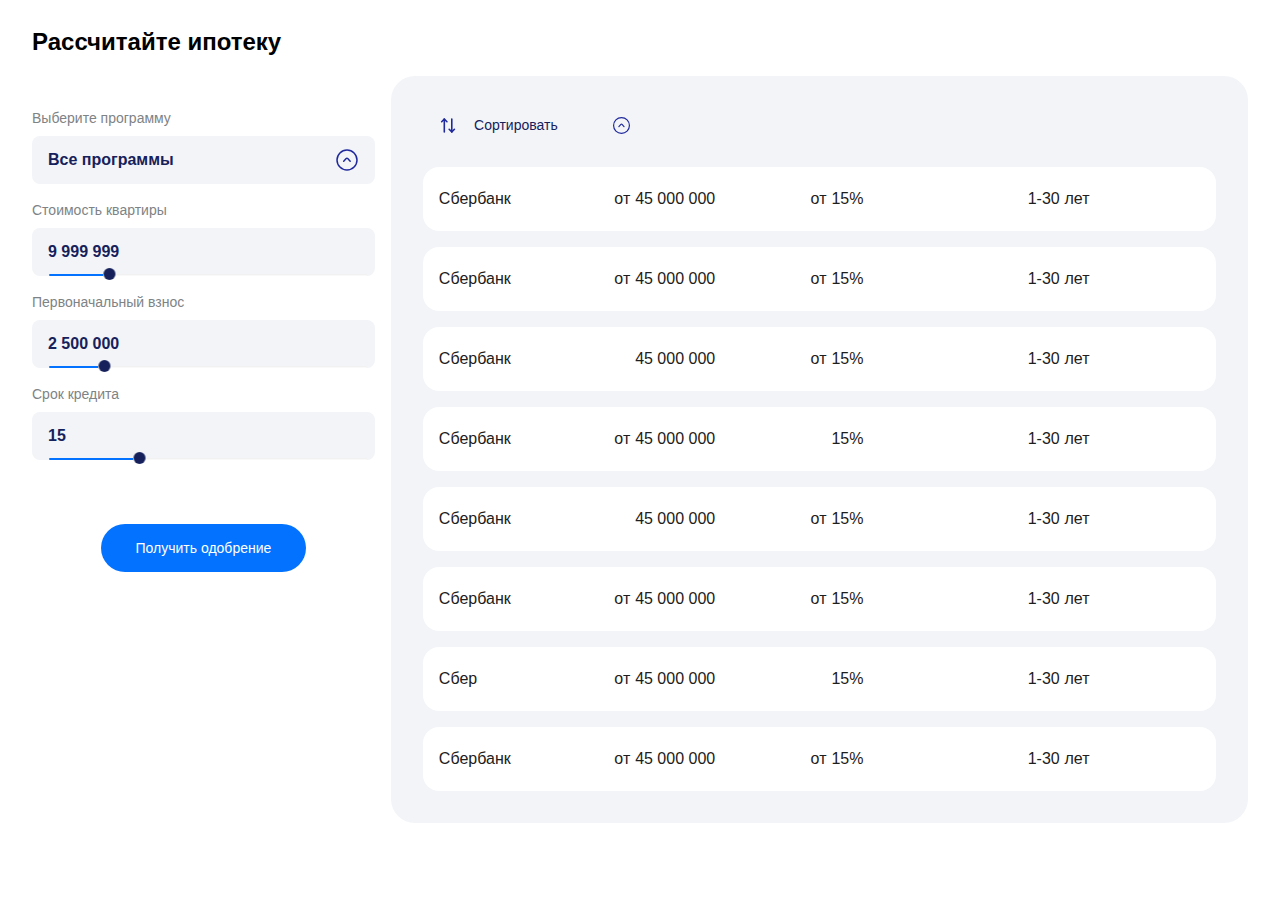
==== calc.html @ 282dc0b9 "init" ====
<!DOCTYPE html>
<html lang="ru">
<head>
    <meta charset="UTF-8">
    <meta name="viewport" content="width=device-width, initial-scale=1, maximum-scale=1, user-scalable=0">
    <title>MSR</title>
    <link rel="icon" type="image/x-icon" href="./favicon.ico">
    <script src="lib/nouislider.min.js"></script>
    <link rel="stylesheet" href="lib/nouislider.min.css">
    <link rel="stylesheet" href="style/calc.css">
</head>
<body>

    <div class="calc">
        <h2>Рассчитайте ипотеку</h2>
        <div class="calc-wrap">
            <div class="calc-input">
                <div class="calc-input-wrap">
                    <div class="calc-programms-wrap">
                        <span class="calc-input-label-info">Выберите программу</span>
                        <button class="calc-button-programms">Все программы<img src="img/calc/arrow.svg" alt=""></button>
                    </div>

                    <div class="calc-slider-container">
                        <span class="calc-input-label-info">Стоимость квартиры</span>
                        <div class="calc-slider-wrap">  
                            <div class="calc-slider-val-wrap">
                                <span id="calc01-lower" class="slider-val calc-lower"></span>
                                <span id="calc01-upper" class="slider-val"></span>
                            </div>

                            <div id="calc01" class="slider"></div>
                            
                        </div>
                       
                    </div>

                    <div class="calc-slider-container">
                        <span class="calc-input-label-info">Первоначальный взнос</span>
                        <div class="calc-slider-wrap">  
                            <div class="calc-slider-val-wrap">
                                <span id="calc02-lower" class="slider-val calc-lower"></span>
                                <span id="calc02-upper" class="slider-val"></span>
                            </div>

                            <div id="calc02" class="slider"></div>
                            
                        </div>
                       
                    </div>

                    <div class="calc-slider-container">
                        <span class="calc-input-label-info">Срок кредита</span>
                        <div class="calc-slider-wrap">  
                            <div class="calc-slider-val-wrap">
                                <span id="calc03-lower" class="slider-val calc-lower"></span>
                                <span id="calc03-upper" class="slider-val"></span>
                            </div>

                            <div id="calc03" class="slider"></div>
                            
                        </div>
                       
                    </div>

                    <button class="calc-input-button-confirm">Получить одобрение</button>

                </div>      
            </div>

            <div class="calc-info"> 

                <div class="calc-info-sort">
                    <div class="calc-info-sort-label">
                        <img class="calc-img-sort" src="img/calc/sort.svg" alt="">
                        <span>Сортировать</span>
                    </div>
                    <img class="calc-img-sort" src="img/calc/arrow.svg" alt="">
                </div>

                <div class="calc-info-container">
                    <span>Сбербанк</span>
                    <span class="calc-info-price">45 000 000</span>
                    <span class="calc-info-proc">15%</span>
                    <span class="calc-info-years">1-30</span>
                </div>
                
                <div class="calc-info-container">
                    <span>Сбербанк</span>
                    <span class="calc-info-price">45 000 000</span>
                    <span class="calc-info-proc">15%</span>
                    <span class="calc-info-years">1-30</span>
                </div>
                
                <div class="calc-info-container">
                    <span>Сбербанк</span>
                    <span>45 000 000</span>
                    <span class="calc-info-proc">15%</span>
                    <span class="calc-info-years">1-30</span>
                </div>
                
                <div class="calc-info-container">
                    <span>Сбербанк</span>
                    <span class="calc-info-price">45 000 000</span>
                    <span>15%</span>
                    <span class="calc-info-years">1-30</span>
                </div>
                
                <div class="calc-info-container">
                    <span>Сбербанк</span>
                    <span>45 000 000</span>
                    <span class="calc-info-proc">15%</span>
                    <span class="calc-info-years">1-30</span>
                </div>
                
                <div class="calc-info-container">
                    <span>Сбербанк</span>
                    <span class="calc-info-price">45 000 000</span>
                    <span class="calc-info-proc">15%</span>
                    <span class="calc-info-years">1-30</span>
                </div>
                
                <div class="calc-info-container">
                    <span>Сбер</span>
                    <span class="calc-info-price">45 000 000</span>
                    <span>15%</span>
                    <span class="calc-info-years">1-30</span>
                </div>
                
                <div class="calc-info-container">
                    <span>Сбербанк</span>
                    <span class="calc-info-price">45 000 000</span>
                    <span class="calc-info-proc">15%</span>
                    <span class="calc-info-years">1-30</span>
                </div>
                

            </div>
        </div>
    </div>

    <script src="script/calc.js"></script>

</body>
</html>
---- lib/nouislider.min.css ----
.noUi-target,.noUi-target *{-webkit-touch-callout:none;-webkit-tap-highlight-color:transparent;-webkit-user-select:none;-ms-touch-action:none;touch-action:none;-ms-user-select:none;-moz-user-select:none;user-select:none;-moz-box-sizing:border-box;box-sizing:border-box}.noUi-target{position:relative}.noUi-base,.noUi-connects{width:100%;height:100%;position:relative;z-index:1}.noUi-connects{overflow:hidden;z-index:0}.noUi-connect,.noUi-origin{will-change:transform;position:absolute;z-index:1;top:0;right:0;height:100%;width:100%;-ms-transform-origin:0 0;-webkit-transform-origin:0 0;-webkit-transform-style:preserve-3d;transform-origin:0 0;transform-style:flat}.noUi-txt-dir-rtl.noUi-horizontal .noUi-origin{left:0;right:auto}.noUi-vertical .noUi-origin{top:-100%;width:0}.noUi-horizontal .noUi-origin{height:0}.noUi-handle{-webkit-backface-visibility:hidden;backface-visibility:hidden;position:absolute}.noUi-touch-area{height:100%;width:100%}.noUi-state-tap .noUi-connect,.noUi-state-tap .noUi-origin{-webkit-transition:transform .3s;transition:transform .3s}.noUi-state-drag *{cursor:inherit!important}.noUi-horizontal{height:18px}.noUi-horizontal .noUi-handle{width:34px;height:28px;right:-17px;top:-6px}.noUi-vertical{width:18px}.noUi-vertical .noUi-handle{width:28px;height:34px;right:-6px;bottom:-17px}.noUi-txt-dir-rtl.noUi-horizontal .noUi-handle{left:-17px;right:auto}.noUi-target{background:#FAFAFA;border-radius:4px;border:1px solid #D3D3D3;box-shadow:inset 0 1px 1px #F0F0F0,0 3px 6px -5px #BBB}.noUi-connects{border-radius:3px}.noUi-connect{background:#3FB8AF}.noUi-draggable{cursor:ew-resize}.noUi-vertical .noUi-draggable{cursor:ns-resize}.noUi-handle{border:1px solid #D9D9D9;border-radius:3px;background:#FFF;cursor:default;box-shadow:inset 0 0 1px #FFF,inset 0 1px 7px #EBEBEB,0 3px 6px -3px #BBB}.noUi-active{box-shadow:inset 0 0 1px #FFF,inset 0 1px 7px #DDD,0 3px 6px -3px #BBB}.noUi-handle:after,.noUi-handle:before{content:"";display:block;position:absolute;height:14px;width:1px;background:#E8E7E6;left:14px;top:6px}.noUi-handle:after{left:17px}.noUi-vertical .noUi-handle:after,.noUi-vertical .noUi-handle:before{width:14px;height:1px;left:6px;top:14px}.noUi-vertical .noUi-handle:after{top:17px}[disabled] .noUi-connect{background:#B8B8B8}[disabled] .noUi-handle,[disabled].noUi-handle,[disabled].noUi-target{cursor:not-allowed}.noUi-pips,.noUi-pips *{-moz-box-sizing:border-box;box-sizing:border-box}.noUi-pips{position:absolute;color:#999}.noUi-value{position:absolute;white-space:nowrap;text-align:center}.noUi-value-sub{color:#ccc;font-size:10px}.noUi-marker{position:absolute;background:#CCC}.noUi-marker-sub{background:#AAA}.noUi-marker-large{background:#AAA}.noUi-pips-horizontal{padding:10px 0;height:80px;top:100%;left:0;width:100%}.noUi-value-horizontal{-webkit-transform:translate(-50%,50%);transform:translate(-50%,50%)}.noUi-rtl .noUi-value-horizontal{-webkit-transform:translate(50%,50%);transform:translate(50%,50%)}.noUi-marker-horizontal.noUi-marker{margin-left:-1px;width:2px;height:5px}.noUi-marker-horizontal.noUi-marker-sub{height:10px}.noUi-marker-horizontal.noUi-marker-large{height:15px}.noUi-pips-vertical{padding:0 10px;height:100%;top:0;left:100%}.noUi-value-vertical{-webkit-transform:translate(0,-50%);transform:translate(0,-50%);padding-left:25px}.noUi-rtl .noUi-value-vertical{-webkit-transform:translate(0,50%);transform:translate(0,50%)}.noUi-marker-vertical.noUi-marker{width:5px;height:2px;margin-top:-1px}.noUi-marker-vertical.noUi-marker-sub{width:10px}.noUi-marker-vertical.noUi-marker-large{width:15px}.noUi-tooltip{display:block;position:absolute;border:1px solid #D9D9D9;border-radius:3px;background:#fff;color:#000;padding:5px;text-align:center;white-space:nowrap}.noUi-horizontal .noUi-tooltip{-webkit-transform:translate(-50%,0);transform:translate(-50%,0);left:50%;bottom:120%}.noUi-vertical .noUi-tooltip{-webkit-transform:translate(0,-50%);transform:translate(0,-50%);top:50%;right:120%}.noUi-horizontal .noUi-origin>.noUi-tooltip{-webkit-transform:translate(50%,0);transform:translate(50%,0);left:auto;bottom:10px}.noUi-vertical .noUi-origin>.noUi-tooltip{-webkit-transform:translate(0,-18px);transform:translate(0,-18px);top:auto;right:28px}
---- style/calc.css ----
body {


    /* colors */

    --clr-greyscale-0:#FFFFFF;
    --clr-greyscale-2: #F2F4F8;
    --clr-greyscale-4: #AEBCC6;
    --clr-greyscale-6: #7E8385;
    --clr-greyscale-8: #1E2020;

    --clr-primary-darkblue: #16215B;
    --clr-primary-blue: #1F299C;
    --clr-primary-lightblue: #0373FF;

    --clr-secondary-red: #FF4242;
    --clr-secondary-cyan: #30D1FF;

    /* fonts */

    font-family: 'Geologica', sans-serif;

    /* headings */

    --fs-h1: 3.75rem;
    --fs-h2: 3rem;
    --fs-h3: 2.25rem;
    --fs-h4: 2rem;
    --fs-h5: 1.5rem;

    /* body */

    --fs-leed24: 1.5rem;
    --fs-leed20: 1.25rem;
    --fs-body16: 1rem;
    --fs-body14: 0.875rem;

    /* card */

    --fs-card12: 0.75rem;
    --fs-card-tag: 0.7815rem;
    --fs-card-price: 1rem;

    /* width */

    --content-width-1280: 76rem; /* 1216px */
    --content-width-720: 40.8331rem; /* 653.33px ? */
    --content-width-320: 19rem; /* 304px ? */
    --content-width: clamp(var(--content-width-720), -4.3886rem + 100.4857vw, var(--content-width-1280));


}

.calc {
    display: grid;
    width: var(--content-width);
    margin: 0 auto;
}

.calc-wrap {
    display: grid;
    grid-template-columns: 1.2fr 3fr;
    gap: 1rem;
}

.calc-input-wrap {
    display: grid;
    margin-top: 2rem;
    gap: 1rem;
    place-items: center;
}

.calc-programms-wrap {
    display: grid;
    gap: 0.5rem;
    width: 100%;
}

.calc-input-label-info {
    font-size: 14px;
    font-weight: 400;
    line-height: 20px;
    letter-spacing: 0em;
    text-align: left;
    color: var(--clr-greyscale-6);
}

.calc-button-programms {
    background-color: var(--clr-greyscale-2);
    font-size: 16px;
    font-weight: 600;
    line-height: 20px;
    letter-spacing: 0em;
    color: var(--clr-primary-darkblue);
    border: none;
    text-align: left;
    border-radius: 8px;
    height: 3rem;
    padding: 0 1rem;
    display: flex;
    justify-content: space-between;
    place-items: center;
    cursor: pointer;
}

.calc-info {
    background-color: var(--clr-greyscale-2);
    border-radius: 24px;
}

.noUi-handle:after, .noUi-handle:before {
    display: none;
}

.noUi-connects {
    outline: none ;
    height: 2px;
}

.calc-lower {
    display: none;
    user-select: none;
}

.noUi-connect {
    background: var(--clr-primary-lightblue) !important;
    pointer-events: none;
}

.noUi-target {
    --_slider-inner-width: 93%;
    padding-inline: 1px;
    position: relative;
    bottom: 0;
    margin: 0 auto;
    background-color: none;
    border: none;
    position: absolute;
    bottom: 0;
    left: 1rem;
}

.noUi-base,.noUi-target {
    height: 2px ;
    width: var(--_slider-inner-width);
}

.calc-slider-wrap {
    background-color: var(--clr-greyscale-2);
    border-radius: .5rem;
    height: 3rem;
    position: relative;
    display: grid;
}

.noUi-horizontal .noUi-handle {
    background-color: var(--clr-primary-darkblue);
    width: 12px;
    height: 12px;
    box-shadow: none;
    border: none;
    border-radius: 1487px;
    transform: translateX(-5px);
}

.noUi-handle-lower {
    display: none;
}

.double-slider-type {
    color: var(--clr-greyscale-4);
    font-weight: var(--fs-body14);
    display: block;
    padding-bottom: .5rem;  
    font-size: 0.875rem;
    font-weight: 400;
    line-height: 1.25rem;
}

.calc-slider-val-wrap {
    color: var(--clr-primary-darkblue);
    font-weight: 600;
    display: flex;
    place-items: center;
    padding-left: 1rem;
}

.calc-slider-container {
    display: grid;
    gap: 0.5rem;
    position: relative;
    width: 100%;
}

.calc-input-button-confirm {
    font-size: 14px;
    font-weight: 400;
    line-height: 18px;
    letter-spacing: 0em;
    text-align: center;
    color: var(--clr-greyscale-0);
    height: 3rem;
    background-color: var(--clr-primary-lightblue);
    border-radius: 48px;
    border: none;
    width: 60%;
    cursor: pointer;
    margin-top: 3rem;
}


/* calc info */

.calc-info {
    display: flex;
    flex-direction: column;
    padding:  0 2rem 2rem 2rem;
    max-height: max-content;
    gap: 1rem;
}

.calc-info-container {
    display: grid;
    gap: 1.5rem;
    grid-template-columns: 1fr 1fr 1fr 1fr;
    background-color: var(--clr-greyscale-0);
    border-radius: 16px;
    height: 4rem;
    place-content: center;
    padding: 0 1rem;
    font-size: 16px;
    font-weight: 400;
    line-height: 20px;
    letter-spacing: 0em;
    text-align: left;
    color: var(--clr-greyscale-8);
}

.calc-info-sort {
    display: flex;
    justify-content: space-between;
    font-size: 14px;
    font-weight: 400;
    line-height: 18px;
    letter-spacing: 0em;
    text-align: left;
    color: var(--clr-primary-darkblue);
    width: 12rem;
    margin: 2.5rem 0 1rem 1rem;
    cursor: pointer;
}

.calc-img-sort {
    width: 1.2rem;
    aspect-ratio: 1;
}

.calc-info-sort-label {
    display: flex;
    place-items: center;
    gap: 1rem;
}

.calc-info-price, .calc-info-proc, .calc-info-years {
    position: relative;
}

.calc-info-price::before {
    content: 'от';
    left: -1.3rem;
    position: absolute;
}

.calc-info-proc::before {
    content: 'от';
    left: -1.3rem;
    position: absolute;
}

.calc-info-years::after {
    content: 'лет';
    left: 2.3rem;
    position: absolute;
}
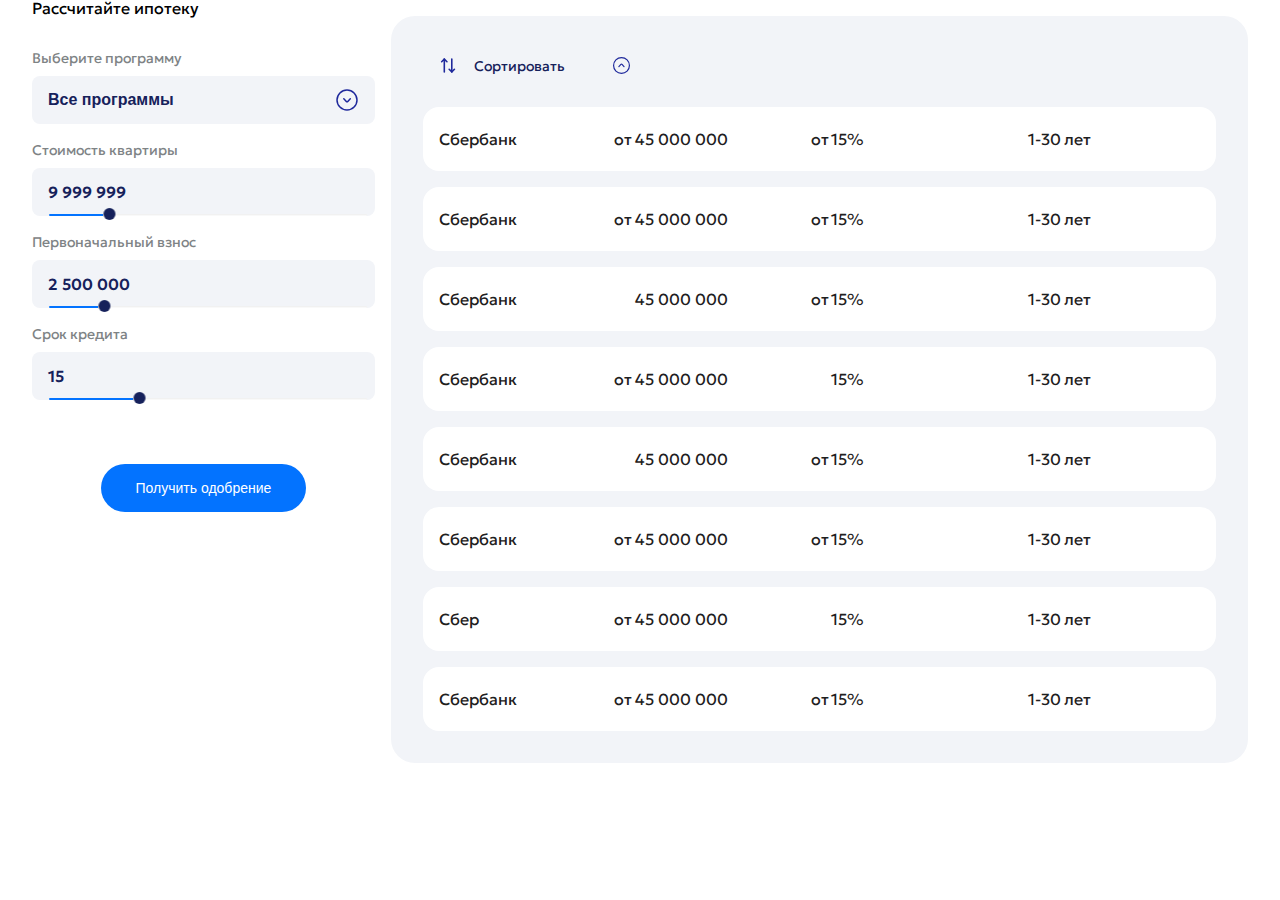
==== commit 90332b13: "all programms dropdown" ====
--- a/calc.html
+++ b/calc.html
@@ -18,7 +18,15 @@
                 <div class="calc-input-wrap">
                     <div class="calc-programms-wrap">
                         <span class="calc-input-label-info">Выберите программу</span>
-                        <button class="calc-button-programms">Все программы<img src="img/calc/arrow.svg" alt=""></button>
+                        <button class="calc-button-programms">Все программы<img id="calc-all-programms-arrow" src="img/calc/arrow.svg" alt=""></button>
+                        <ul id="calc-programms-drop-down">
+                            <li class="program-name">Программа 1</li>
+                            <li class="program-name">Программа 2</li>
+                            <li class="program-name">Программа 3</li>
+                            <li class="program-name">Программа 4</li>
+                            <li class="program-name">Программа 5</li>
+                            <li class="program-name">Программа 6</li>
+                        </ul>
                     </div>
 
                     <div class="calc-slider-container">
@@ -139,6 +147,7 @@
         </div>
     </div>
 
+    <script src="https://ajax.googleapis.com/ajax/libs/jquery/3.7.1/jquery.min.js"></script>
     <script src="script/calc.js"></script>
 
 </body>
--- a/style/calc.css
+++ b/style/calc.css
@@ -1,6 +1,55 @@
+@import url('https://fonts.googleapis.com/css2?family=Geologica:wght@100;200;300;400;500;600;700;800;900&display=swap');
+
+html, body, div, span, applet, object, iframe,
+h1, h2, h3, h4, h5, h6, p, blockquote, pre,
+a, abbr, acronym, address, big, cite, code,
+del, dfn, em, img, ins, kbd, q, s, samp,
+small, strike, strong, sub, sup, tt, var,
+b, u, i, center,
+dl, dt, dd, ol, ul, li,
+fieldset, form, label, legend,
+table, caption, tbody, tfoot, thead, tr, th, td,
+article, aside, canvas, details, embed, 
+figure, figcaption, footer, header, hgroup, 
+menu, nav, output, ruby, section, summary,
+time, mark, audio, video {
+	margin: 0;
+	padding: 0;
+	border: 0;
+	font-size: 100%;
+	font: inherit;
+	vertical-align: baseline;
+}
+
+article, aside, details, figcaption, figure, 
+footer, header, hgroup, menu, nav, section {
+	display: block;
+}
 body {
-
-
+	line-height: 1;
+}
+ol, ul {
+	list-style: none;
+}
+blockquote, q {
+	quotes: none;
+}
+blockquote:before, blockquote:after,
+q:before, q:after {
+	content: '';
+	content: none;
+}
+table {
+	border-collapse: collapse;
+	border-spacing: 0;
+}
+
+* {
+	box-sizing: border-box;
+}
+
+body {
+    
     /* colors */
 
     --clr-greyscale-0:#FFFFFF;
@@ -51,6 +100,9 @@
 
 }
 
+ul {
+    list-style-type: none;
+}
 .calc {
     display: grid;
     width: var(--content-width);
@@ -74,6 +126,7 @@
     display: grid;
     gap: 0.5rem;
     width: 100%;
+    position: relative;
 }
 
 .calc-input-label-info {
@@ -102,6 +155,31 @@
     place-items: center;
     cursor: pointer;
 }
+
+#calc-all-programms-arrow {
+    transform: rotate(180deg);
+    transition: transform 250ms ease-in-out;
+}
+
+#calc-programms-drop-down {
+    display: none;
+    position: absolute;
+    width: 100%;
+    bottom: 0;
+    transform: translateY(calc(100% - 10px));
+    z-index: 10;
+    height: fit-content;
+    background-color: var(--clr-greyscale-2);
+    padding-top: 10px;
+}
+
+#calc-programms-drop-down li {
+    padding-block: 12px;
+    margin-inline: 24px ;
+    border-top: 1px solid var(--clr-greyscale-0);
+    cursor: pointer;
+}
+
 
 .calc-info {
     background-color: var(--clr-greyscale-2);
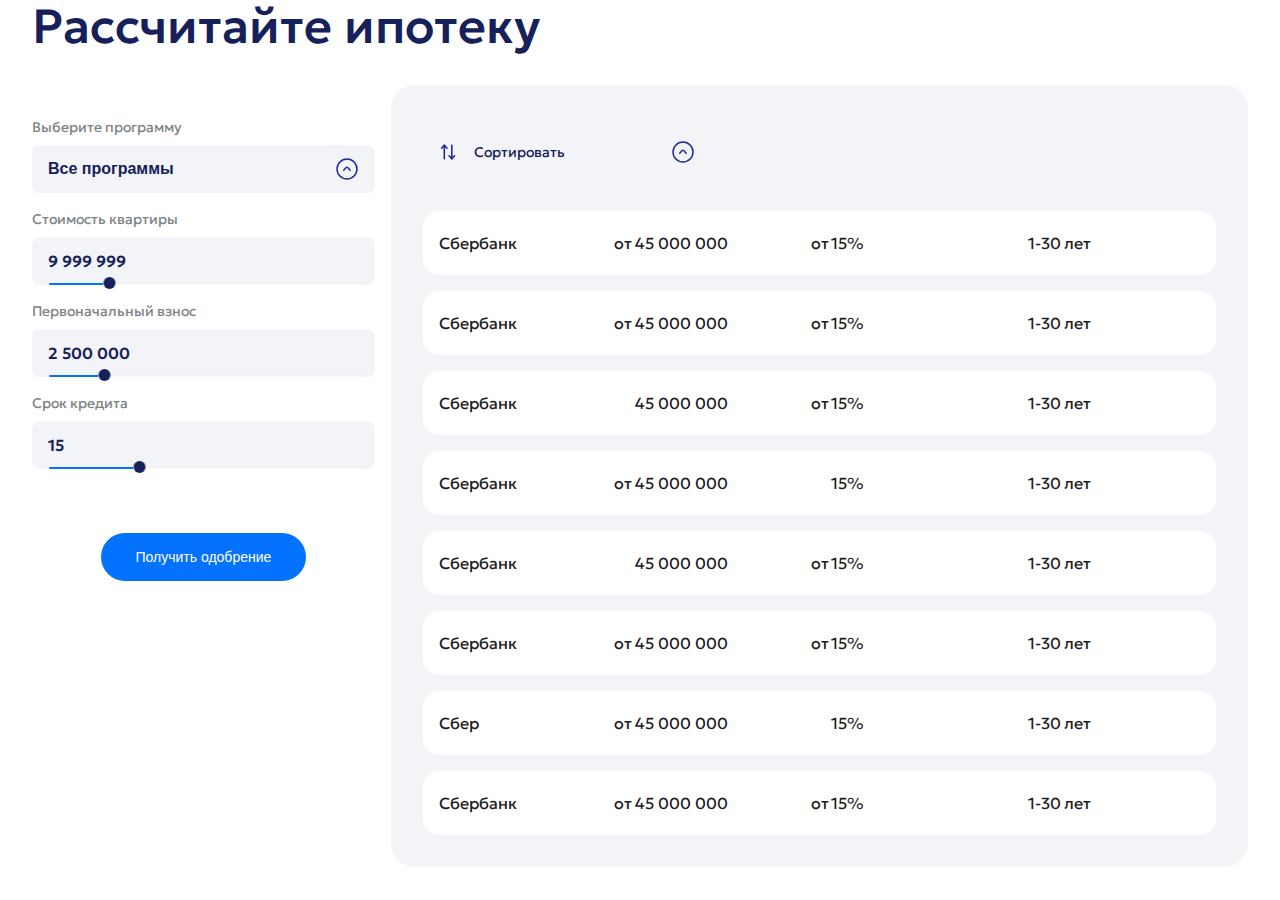
==== commit e9b10ae6: "both dropdown menus" ====
--- a/calc.html
+++ b/calc.html
@@ -81,9 +81,17 @@
                 <div class="calc-info-sort">
                     <div class="calc-info-sort-label">
                         <img class="calc-img-sort" src="img/calc/sort.svg" alt="">
-                        <span>Сортировать</span>
+                        <span class="calc-sort-label">Сортировать</span>
                     </div>
-                    <img class="calc-img-sort" src="img/calc/arrow.svg" alt="">
+                    <img class="calc-img-sort-img" src="img/calc/arrow.svg" alt="">
+                    <ul class="calc-sort-list">
+                        <li class="calc-sort-list-item">Платеж по возрастанию</li>
+                        <li class="calc-sort-list-item">Платеж по убыванию</li>
+                        <li class="calc-sort-list-item">Ставка по возрастанию</li>
+                        <li class="calc-sort-list-item">Ставка по убыванию</li>
+                        <li class="calc-sort-list-item">Срок по возрастанию</li>
+                        <li class="calc-sort-list-item">Срок по убыванию</li>
+                    </ul>
                 </div>
 
                 <div class="calc-info-container">
--- a/style/calc.css
+++ b/style/calc.css
@@ -100,6 +100,14 @@
 
 }
 
+h2 {
+    font-size: 3rem;
+    font-weight: 500;
+    line-height: 3.3125rem;
+    color: var(--clr-primary-darkblue);
+    margin-bottom: 2rem;
+}
+
 ul {
     list-style-type: none;
 }
@@ -156,8 +164,9 @@
     cursor: pointer;
 }
 
-#calc-all-programms-arrow {
-    transform: rotate(180deg);
+
+
+#calc-all-programms-arrow, .calc-img-sort-img {
     transition: transform 250ms ease-in-out;
 }
 
@@ -286,6 +295,9 @@
     margin-top: 3rem;
 }
 
+.rotated {
+    transform: rotate(180deg);
+}
 
 /* calc info */
 
@@ -314,6 +326,7 @@
     color: var(--clr-greyscale-8);
 }
 
+
 .calc-info-sort {
     display: flex;
     justify-content: space-between;
@@ -323,9 +336,32 @@
     letter-spacing: 0em;
     text-align: left;
     color: var(--clr-primary-darkblue);
-    width: 12rem;
+    /* width: 12rem; */
+    width: 16rem;
     margin: 2.5rem 0 1rem 1rem;
     cursor: pointer;
+    padding: 15px 0;
+    position: relative;
+    z-index: 1;
+}
+
+
+
+.calc-sort-list {
+    position: absolute;
+    width: 100%;
+    bottom: 0;
+    transform: translateY(100%);
+    background-color: var(--clr-greyscale-2);
+    border-radius: 0.5rem;
+    display: none;
+}
+
+.calc-sort-list li {
+    padding: 12px 0;
+    margin-inline: 25px ;
+    border-top: 1px solid var(--clr-greyscale-0);
+    color: var(--clr-greyscale-8);
 }
 
 .calc-img-sort {
@@ -336,6 +372,7 @@
 .calc-info-sort-label {
     display: flex;
     place-items: center;
+    width: 256px;
     gap: 1rem;
 }
 
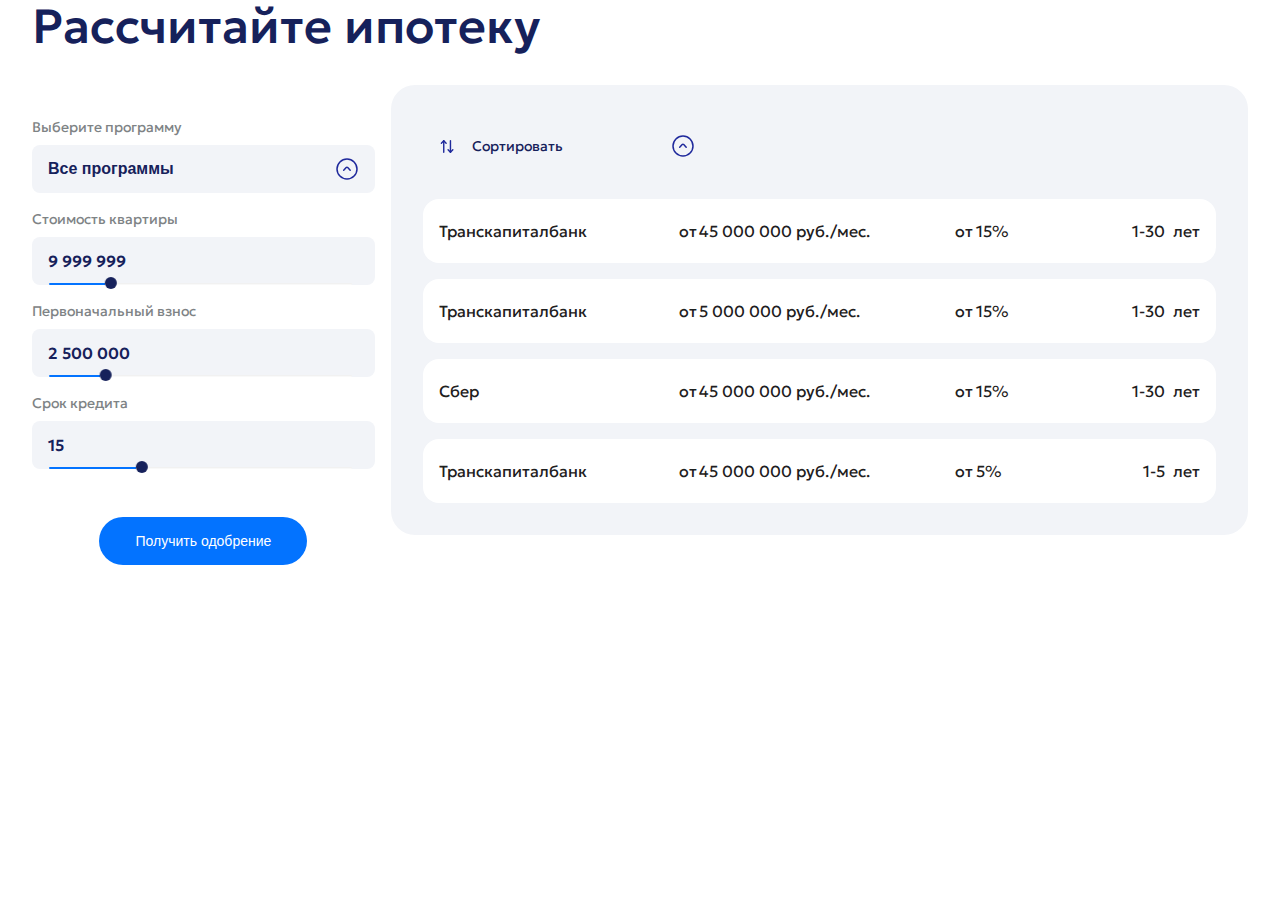
==== commit 938dcca1: "complete (mb need fixes)" ====
--- a/calc.html
+++ b/calc.html
@@ -71,19 +71,20 @@
                        
                     </div>
 
-                    <button class="calc-input-button-confirm">Получить одобрение</button>
+                </div> 
+                
+                <button class="calc-input-button-confirm">Получить одобрение</button>
 
-                </div>      
             </div>
 
             <div class="calc-info"> 
 
                 <div class="calc-info-sort">
                     <div class="calc-info-sort-label">
-                        <img class="calc-img-sort" src="img/calc/sort.svg" alt="">
+                        <img class="calc-img-sort calc-img-mobile" src="img/calc/sort.svg" alt="">
                         <span class="calc-sort-label">Сортировать</span>
                     </div>
-                    <img class="calc-img-sort-img" src="img/calc/arrow.svg" alt="">
+                    <img class="calc-img-sort-img calc-img-hide" src="img/calc/arrow.svg" alt="">
                     <ul class="calc-sort-list">
                         <li class="calc-sort-list-item">Платеж по возрастанию</li>
                         <li class="calc-sort-list-item">Платеж по убыванию</li>
@@ -95,61 +96,52 @@
                 </div>
 
                 <div class="calc-info-container">
-                    <span>Сбербанк</span>
-                    <span class="calc-info-price">45 000 000</span>
-                    <span class="calc-info-proc">15%</span>
-                    <span class="calc-info-years">1-30</span>
+                    <div class="calc-info-bank">
+                        <span>Транскапиталбанк</span>
+                    </div>
+                    <span class="calc-price calc-info-price">45 000 000</span>
+                    <div class="calc-info-last">
+                        <span class="calc-info-proc">15</span>
+                        <span class="calc-info-years">1-30</span>
+                    </div>
+                    
+                </div>
+
+                <div class="calc-info-container">
+                    <div class="calc-info-bank">
+                        <span>Транскапиталбанк</span>
+                    </div>
+                    <span class="calc-price calc-info-price">5 000 000</span>
+                    <div class="calc-info-last">
+                        <span class="calc-info-proc">15</span>
+                        <span class="calc-info-years">1-30</span>
+                    </div>
+                    
                 </div>
                 
                 <div class="calc-info-container">
-                    <span>Сбербанк</span>
-                    <span class="calc-info-price">45 000 000</span>
-                    <span class="calc-info-proc">15%</span>
-                    <span class="calc-info-years">1-30</span>
+                    <div class="calc-info-bank">
+                        <span>Сбер</span>
+                    </div>
+                    <span class="calc-price calc-info-price">45 000 000</span>
+                    <div class="calc-info-last">
+                        <span class="calc-info-proc">15</span>
+                        <span class="calc-info-years">1-30</span>
+                    </div>
+                    
                 </div>
-                
+
                 <div class="calc-info-container">
-                    <span>Сбербанк</span>
-                    <span>45 000 000</span>
-                    <span class="calc-info-proc">15%</span>
-                    <span class="calc-info-years">1-30</span>
+                    <div class="calc-info-bank">
+                        <span>Транскапиталбанк</span>
+                    </div>
+                    <span class="calc-price calc-info-price">45 000 000</span>
+                    <div class="calc-info-last">
+                        <span class="calc-info-proc">5</span>
+                        <span class="calc-info-years">1-5</span>
+                    </div>
+                    
                 </div>
-                
-                <div class="calc-info-container">
-                    <span>Сбербанк</span>
-                    <span class="calc-info-price">45 000 000</span>
-                    <span>15%</span>
-                    <span class="calc-info-years">1-30</span>
-                </div>
-                
-                <div class="calc-info-container">
-                    <span>Сбербанк</span>
-                    <span>45 000 000</span>
-                    <span class="calc-info-proc">15%</span>
-                    <span class="calc-info-years">1-30</span>
-                </div>
-                
-                <div class="calc-info-container">
-                    <span>Сбербанк</span>
-                    <span class="calc-info-price">45 000 000</span>
-                    <span class="calc-info-proc">15%</span>
-                    <span class="calc-info-years">1-30</span>
-                </div>
-                
-                <div class="calc-info-container">
-                    <span>Сбер</span>
-                    <span class="calc-info-price">45 000 000</span>
-                    <span>15%</span>
-                    <span class="calc-info-years">1-30</span>
-                </div>
-                
-                <div class="calc-info-container">
-                    <span>Сбербанк</span>
-                    <span class="calc-info-price">45 000 000</span>
-                    <span class="calc-info-proc">15%</span>
-                    <span class="calc-info-years">1-30</span>
-                </div>
-                
 
             </div>
         </div>
--- a/style/calc.css
+++ b/style/calc.css
@@ -100,6 +100,12 @@
 
 }
 
+@media screen and (max-width: 720px) {
+    body {
+        --content-width: clamp(var(--content-width-320), 1.536rem + 87.32vw, var(--content-width-720));
+    }
+}
+
 h2 {
     font-size: 3rem;
     font-weight: 500;
@@ -111,16 +117,22 @@
 ul {
     list-style-type: none;
 }
+
 .calc {
     display: grid;
     width: var(--content-width);
-    margin: 0 auto;
+    margin: 0 auto 2rem auto;
 }
 
 .calc-wrap {
     display: grid;
     grid-template-columns: 1.2fr 3fr;
     gap: 1rem;
+}
+
+.calc-input {
+    display: grid;
+    height: fit-content;
 }
 
 .calc-input-wrap {
@@ -128,6 +140,7 @@
     margin-top: 2rem;
     gap: 1rem;
     place-items: center;
+    height: fit-content;
 }
 
 .calc-programms-wrap {
@@ -215,7 +228,7 @@
 }
 
 .noUi-target {
-    --_slider-inner-width: 93%;
+    --_slider-inner-width: clamp(10.5rem, -2.167rem + 26.459vw, 19rem);
     padding-inline: 1px;
     position: relative;
     bottom: 0;
@@ -290,9 +303,21 @@
     background-color: var(--clr-primary-lightblue);
     border-radius: 48px;
     border: none;
-    width: 60%;
+    width: 13rem;
     cursor: pointer;
-    margin-top: 3rem;
+    margin: 3rem auto 0 auto;
+    white-space: nowrap;
+
+}
+
+.calc-info-last {
+    display: flex;
+    justify-content: space-between;
+    width: clamp(6rem, -4.318rem + 22.898vw, 14rem);
+}
+
+.calc-info-bank {
+    width: 7.5rem;
 }
 
 .rotated {
@@ -310,20 +335,21 @@
 }
 
 .calc-info-container {
-    display: grid;
+    display: flex;
+    justify-content: space-between;
     gap: 1.5rem;
-    grid-template-columns: 1fr 1fr 1fr 1fr;
     background-color: var(--clr-greyscale-0);
     border-radius: 16px;
     height: 4rem;
-    place-content: center;
+    place-items: center;
     padding: 0 1rem;
-    font-size: 16px;
+    font-size: clamp(0.75rem, 0.428rem + 0.716vw, 1rem);
     font-weight: 400;
     line-height: 20px;
     letter-spacing: 0em;
     text-align: left;
     color: var(--clr-greyscale-8);
+    white-space: nowrap;
 }
 
 
@@ -340,7 +366,6 @@
     width: 16rem;
     margin: 2.5rem 0 1rem 1rem;
     cursor: pointer;
-    padding: 15px 0;
     position: relative;
     z-index: 1;
 }
@@ -363,6 +388,10 @@
     border-top: 1px solid var(--clr-greyscale-0);
     color: var(--clr-greyscale-8);
 }
+.calc-sort-label {
+    width: 100%;
+    padding: 12px 0;
+}
 
 .calc-img-sort {
     width: 1.2rem;
@@ -392,8 +421,117 @@
     position: absolute;
 }
 
+.calc-info-proc::after {
+    content: '%';
+}
+
 .calc-info-years::after {
     content: 'лет';
-    left: 2.3rem;
-    position: absolute;
+    margin-left: 0.5rem;
+}
+
+.calc-price {
+    width: 8.5rem;
+}
+
+.calc-price::after {
+    content: 'руб./мес.';
+    margin-left: 0.2rem;
+}
+
+@media screen and (max-width: 765px) {
+
+    .calc-wrap {
+        grid-template-columns: 1fr;
+    }
+
+    .calc-input {
+        margin-bottom: 3rem;
+    }
+    
+    .calc-input-wrap {
+        grid-template-columns: repeat(2, 1fr);
+    }
+
+    .calc-input-button-confirm {
+        width: 100%;
+    }
+
+    .noUi-base {
+        width: clamp(13rem, -2.172rem + 43.27vw, 17.3rem);
+    }
+}
+
+@media screen and (max-width: 560px) {
+
+    .calc-input-wrap {
+        grid-template-columns: 1fr;
+    }
+
+    .calc-info-container {
+        flex-direction: column;
+        height: fit-content;
+        place-items: normal;
+        gap: 0;
+    }
+
+    .calc-info-bank {
+        border-bottom: 1px solid var(--clr-greyscale-2);
+        padding-bottom: 0.5rem;
+        margin-bottom: 0.5rem;
+        margin-top: 1rem;
+        width: 100%;
+    }
+
+    .calc-price {
+        margin-left: 0.5rem;
+    }
+
+    .calc-info-price::before {
+        position: relative;
+    }
+
+    .calc-info-last {
+        margin-left: 1.3rem;
+        width: 100%;
+        justify-content: start;
+        gap: 1rem;
+        margin-bottom: 1rem;
+    }
+
+    .calc-info-price::before {
+        left: -0.5rem;
+    }
+
+    .calc-info-sort {
+        width: 100%;
+        margin: 2.5rem auto 1rem auto;
+    }
+
+    .calc-sort-label {
+        width: auto;
+    }
+
+    .calc-info-sort-label {
+        width: 100%;
+        border: 1px solid var(--clr-primary-lightblue);
+        border-radius: 48px;
+        color: var(--clr-primary-lightblue);
+        justify-content: normal;
+        place-content: center;
+    }
+
+    .calc-img-hide {
+        display: none;
+    }
+
+    .calc-img-mobile {
+        order: 2;
+    }
+
+    .noUi-base {
+        width: clamp(16.5rem, -0.833rem + 86.667vw, 29.5rem);
+    }
+
+    
 }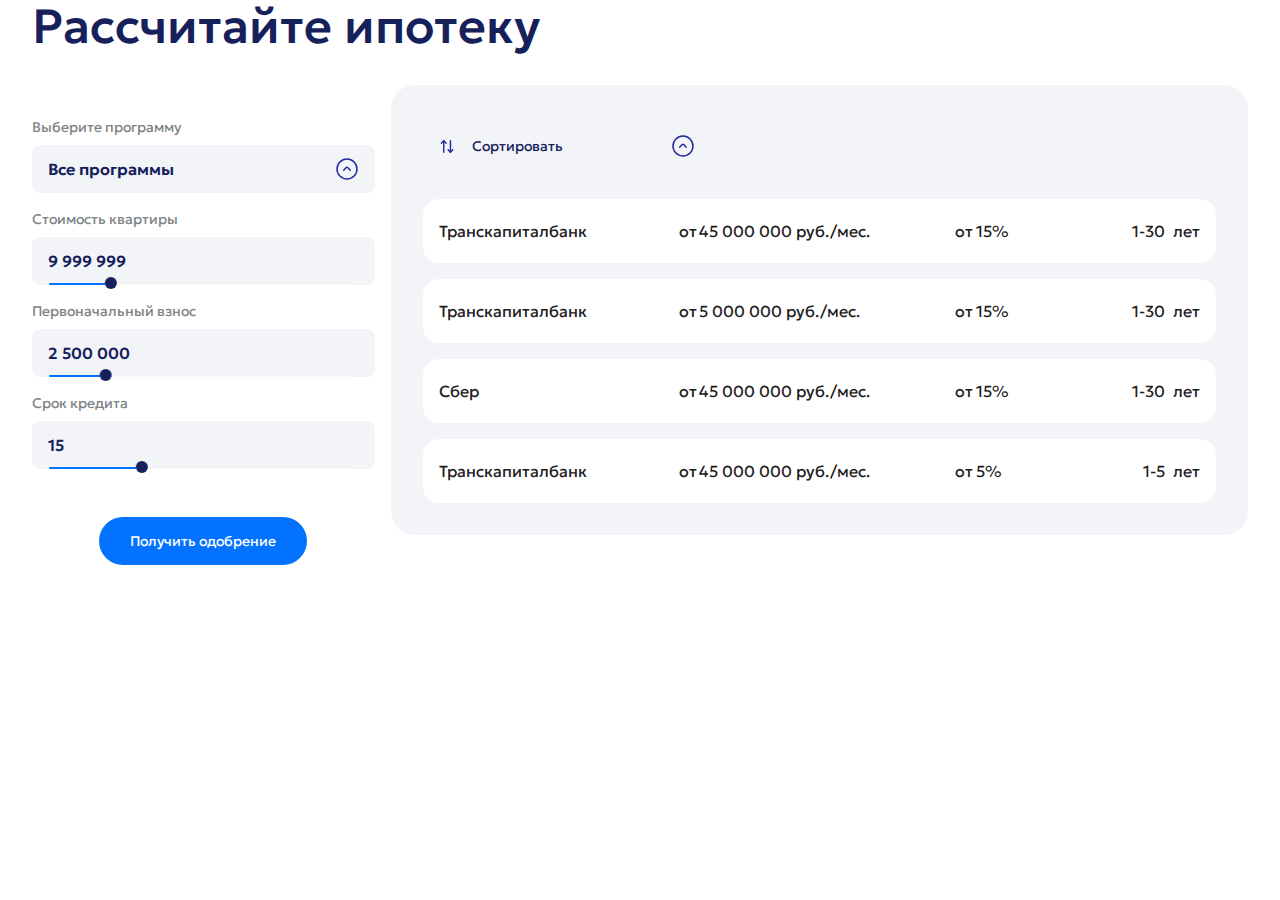
==== commit 614e30de: "push" ====
--- a/calc.html
+++ b/calc.html
@@ -82,7 +82,7 @@
                 <div class="calc-info-sort">
                     <div class="calc-info-sort-label">
                         <img class="calc-img-sort calc-img-mobile" src="img/calc/sort.svg" alt="">
-                        <span class="calc-sort-label">Сортировать</span>
+                        <span class="calc-sort-label" id="calc-sort-label">Сортировать</span>
                     </div>
                     <img class="calc-img-sort-img calc-img-hide" src="img/calc/arrow.svg" alt="">
                     <ul class="calc-sort-list">
--- a/style/calc.css
+++ b/style/calc.css
@@ -100,6 +100,10 @@
 
 }
 
+* {
+    font-family: 'Geologica', sans-serif;
+}
+
 @media screen and (max-width: 720px) {
     body {
         --content-width: clamp(var(--content-width-320), 1.536rem + 87.32vw, var(--content-width-720));
@@ -455,6 +459,7 @@
 
     .calc-input-button-confirm {
         width: 100%;
+        font-family: 'Geologica', sans-serif;
     }
 
     .noUi-base {
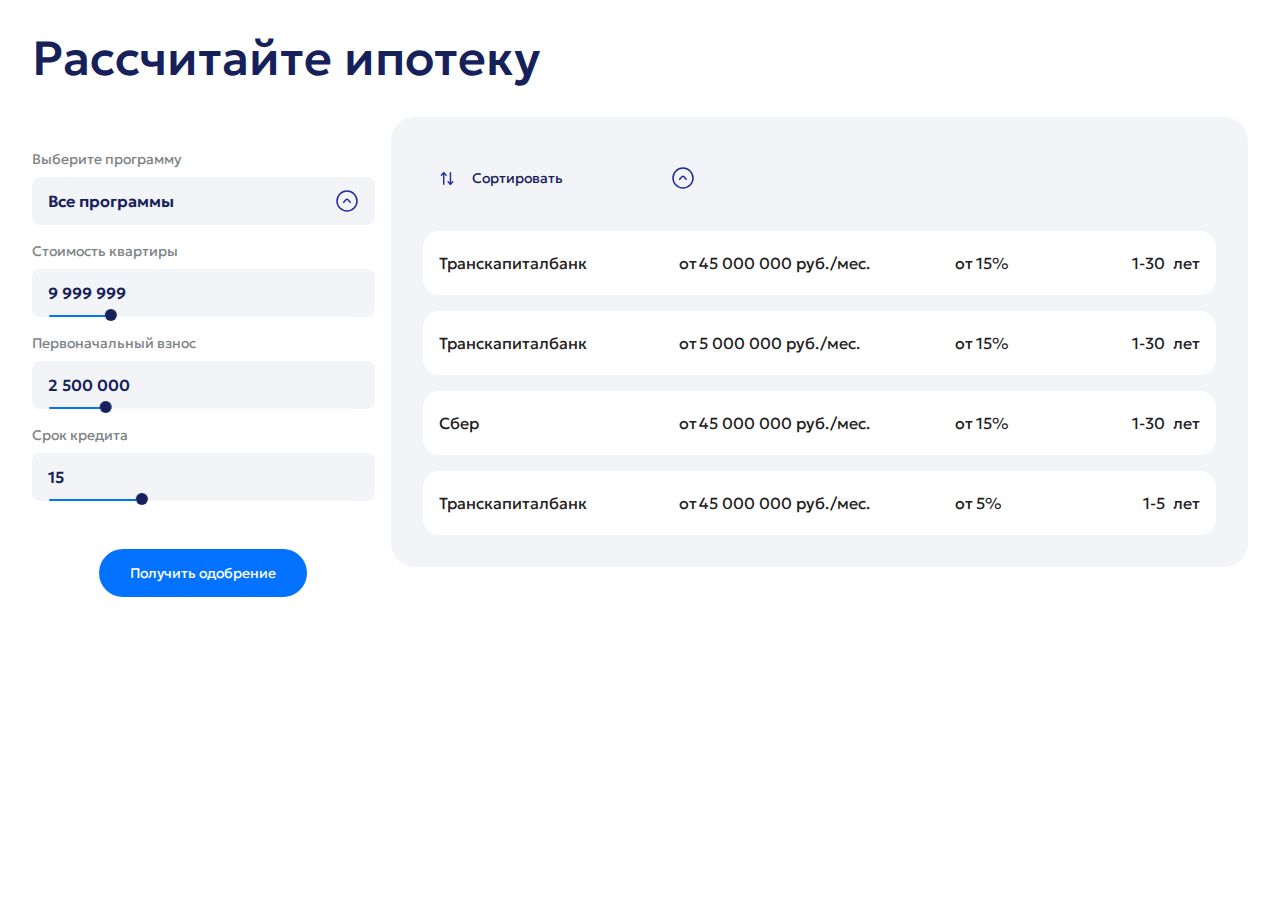
==== commit 26638467: "h2twofix" ====
--- a/calc.html
+++ b/calc.html
@@ -12,7 +12,8 @@
 <body>
 
     <div class="calc">
-        <h2>Рассчитайте ипотеку</h2>
+        <h2>Рассчитайте 
+            ипотеку</h2>
         <div class="calc-wrap">
             <div class="calc-input">
                 <div class="calc-input-wrap">
--- a/style/calc.css
+++ b/style/calc.css
@@ -125,7 +125,7 @@
 .calc {
     display: grid;
     width: var(--content-width);
-    margin: 0 auto 2rem auto;
+    margin: 2rem auto 2rem auto;
 }
 
 .calc-wrap {
@@ -197,6 +197,9 @@
     height: fit-content;
     background-color: var(--clr-greyscale-2);
     padding-top: 10px;
+    box-shadow: rgba(50, 50, 93, 0.25) 0px 50px 100px -20px, rgba(0, 0, 0, 0.3) 0px 30px 60px -30px;
+    border-bottom-left-radius: 8px;
+    border-bottom-right-radius: 8px;
 }
 
 #calc-programms-drop-down li {
@@ -384,6 +387,7 @@
     background-color: var(--clr-greyscale-2);
     border-radius: 0.5rem;
     display: none;
+    box-shadow: rgba(50, 50, 93, 0.25) 0px 50px 100px -20px, rgba(0, 0, 0, 0.3) 0px 30px 60px -30px;
 }
 
 .calc-sort-list li {
@@ -538,5 +542,12 @@
         width: clamp(16.5rem, -0.833rem + 86.667vw, 29.5rem);
     }
 
+    .calc h2 {
+        text-align: center;
+        font-size: 28px;
+        white-space: pre-line;
+        line-height: 30px;
+    }
+
     
 }